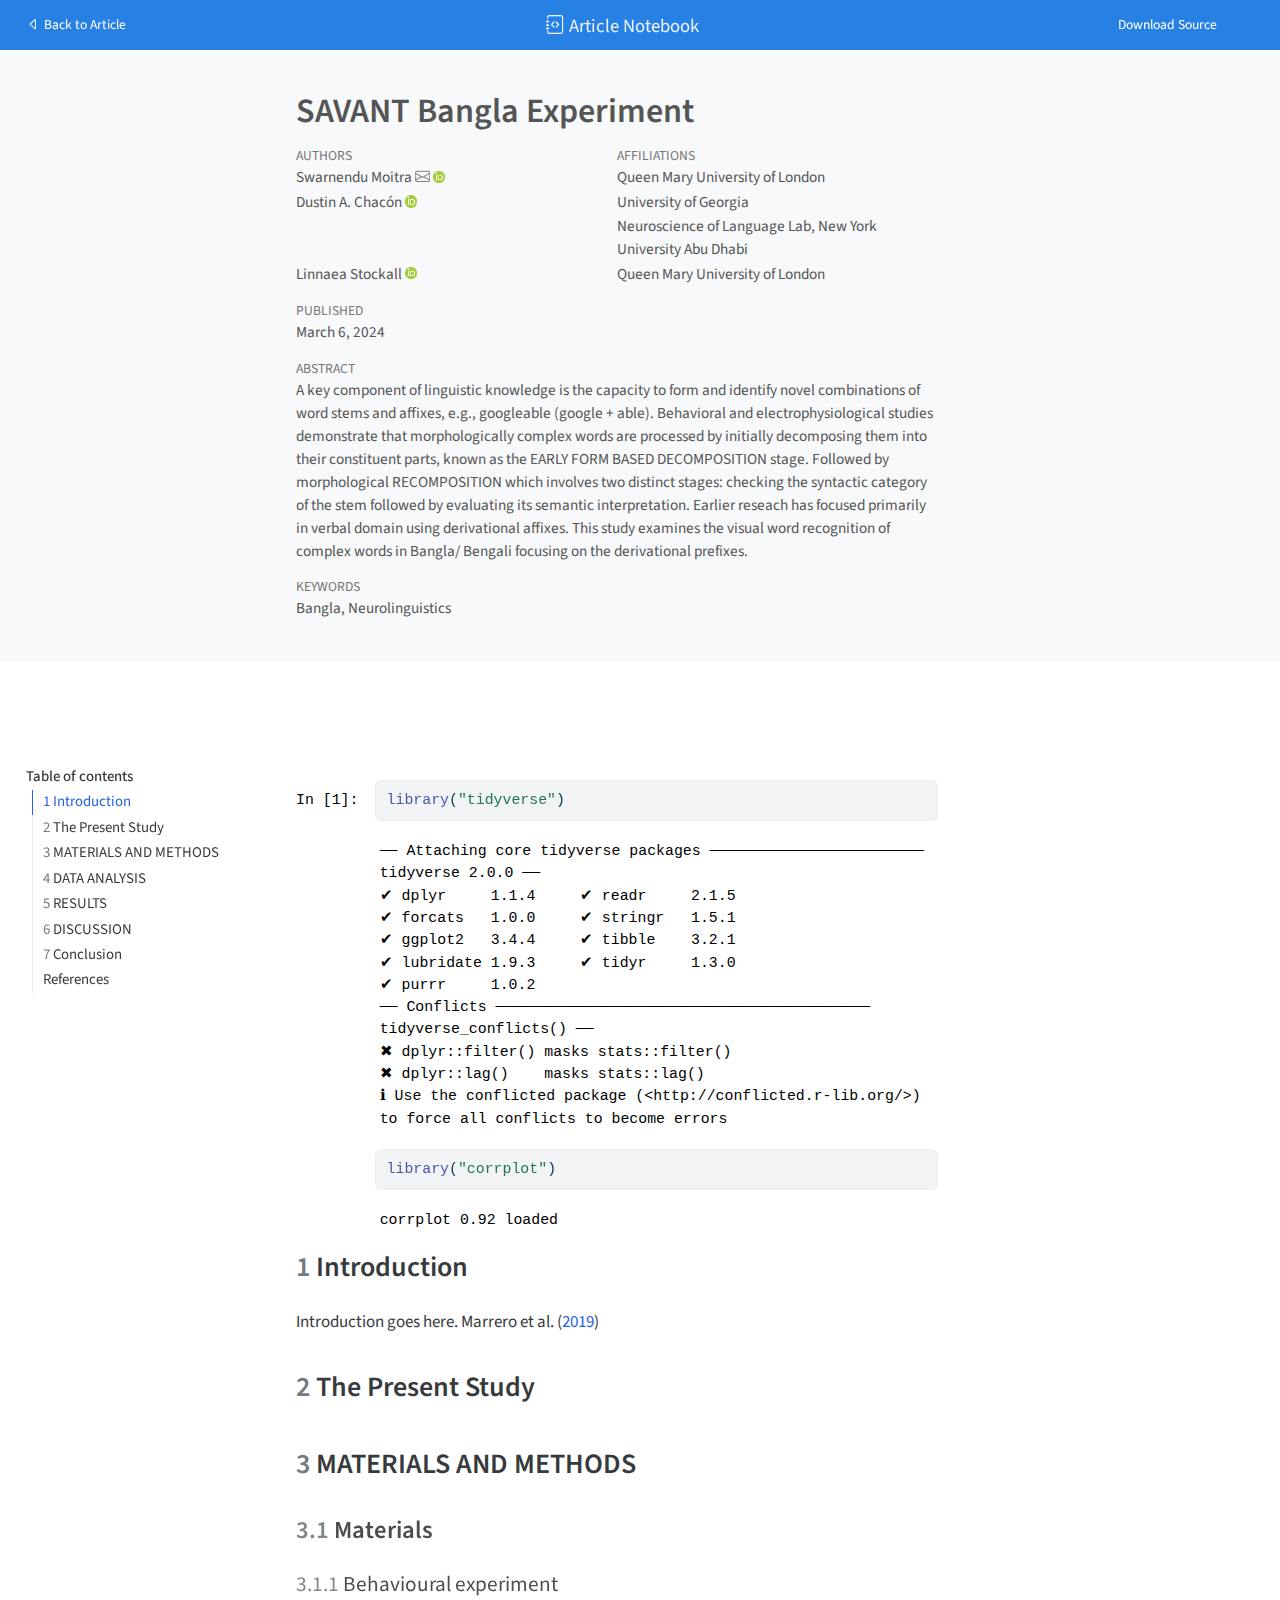
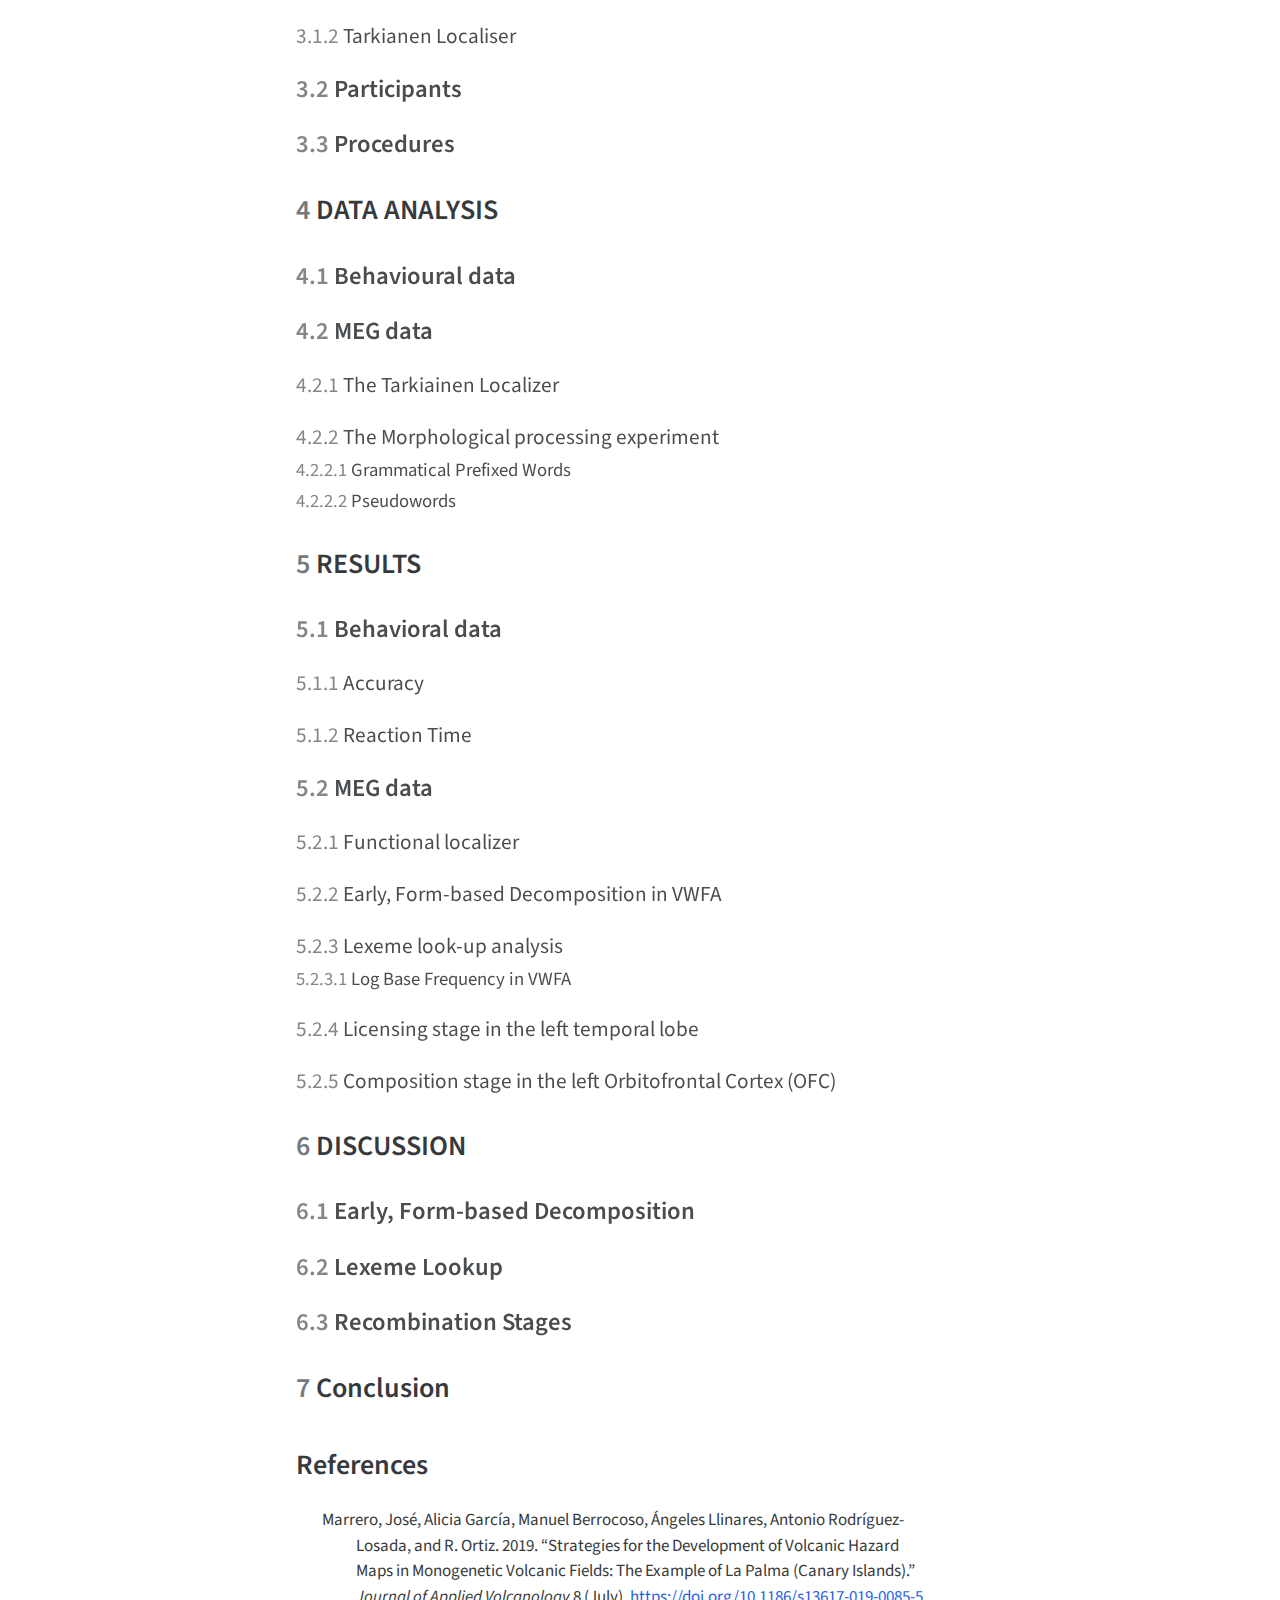
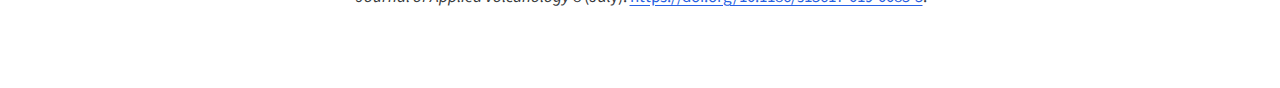
==== index-preview.html @ 2f7f780a "Built site for gh-pages" ====
<!DOCTYPE html>
<html xmlns="http://www.w3.org/1999/xhtml" lang="en" xml:lang="en"><head>
    <meta charset="utf-8">
    <meta name="generator" content="quarto-1.4.549">

    <meta name="viewport" content="width=device-width, initial-scale=1.0, user-scalable=yes">

    <meta name="author" content="Swarnendu Moitra">
    <meta name="author" content="Dustin A. Chacón">
    <meta name="author" content="Linnaea Stockall">
    <meta name="dcterms.date" content="2024-03-06">
    <meta name="keywords" content="Bangla, Neurolinguistics">

    <title>SAVANT Bangla Experiment</title>
    <style>
      code{white-space: pre-wrap;}
      span.smallcaps{font-variant: small-caps;}
      div.columns{display: flex; gap: min(4vw, 1.5em);}
      div.column{flex: auto; overflow-x: auto;}
      div.hanging-indent{margin-left: 1.5em; text-indent: -1.5em;}
      ul.task-list{list-style: none;}
      ul.task-list li input[type="checkbox"] {
        width: 0.8em;
        margin: 0 0.8em 0.2em -1em; /* quarto-specific, see https://github.com/quarto-dev/quarto-cli/issues/4556 */ 
        vertical-align: middle;
      }
      /* CSS for syntax highlighting */
      pre > code.sourceCode { white-space: pre; position: relative; }
      pre > code.sourceCode > span { line-height: 1.25; }
      pre > code.sourceCode > span:empty { height: 1.2em; }
      .sourceCode { overflow: visible; }
      code.sourceCode > span { color: inherit; text-decoration: inherit; }
      div.sourceCode { margin: 1em 0; }
      pre.sourceCode { margin: 0; }
      @media screen {
      div.sourceCode { overflow: auto; }
      }
      @media print {
      pre > code.sourceCode { white-space: pre-wrap; }
      pre > code.sourceCode > span { text-indent: -5em; padding-left: 5em; }
      }
      pre.numberSource code
        { counter-reset: source-line 0; }
      pre.numberSource code > span
        { position: relative; left: -4em; counter-increment: source-line; }
      pre.numberSource code > span > a:first-child::before
        { content: counter(source-line);
          position: relative; left: -1em; text-align: right; vertical-align: baseline;
          border: none; display: inline-block;
          -webkit-touch-callout: none; -webkit-user-select: none;
          -khtml-user-select: none; -moz-user-select: none;
          -ms-user-select: none; user-select: none;
          padding: 0 4px; width: 4em;
        }
      pre.numberSource { margin-left: 3em;  padding-left: 4px; }
      div.sourceCode
        {   }
      @media screen {
      pre > code.sourceCode > span > a:first-child::before { text-decoration: underline; }
      }
      /* CSS for citations */
      div.csl-bib-body { }
      div.csl-entry {
        clear: both;
        margin-bottom: 0em;
      }
      .hanging-indent div.csl-entry {
        margin-left:2em;
        text-indent:-2em;
      }
      div.csl-left-margin {
        min-width:2em;
        float:left;
      }
      div.csl-right-inline {
        margin-left:2em;
        padding-left:1em;
      }
      div.csl-indent {
        margin-left: 2em;
      }    </style>

    <style>
      body.hypothesis-enabled #quarto-embed-header {
        padding-right: 36px;
      }

      #quarto-embed-header {
        height: 3em;
        width: 100%;
        display: flex;
        justify-content: space-between;
        align-items: center;
        border-bottom: solid 1px;
      }

      #quarto-embed-header h6 {
        font-size: 1.1em;
        padding-top: 0.6em;
        margin-left: 1em;
        margin-right: 1em;
        font-weight: 400;
      }

      #quarto-embed-header a.quarto-back-link,
      #quarto-embed-header a.quarto-download-embed {
        font-size: 0.8em;
        margin-top: 1em;
        margin-bottom: 1em;
        margin-left: 1em;
        margin-right: 1em;
      }

      .quarto-back-container {
        padding-left: 0.5em;
        display: flex;
      }

      .headroom {
          will-change: transform;
          transition: transform 200ms linear;
      }

      .headroom--pinned {
          transform: translateY(0%);
      }

      .headroom--unpinned {
          transform: translateY(-100%);
      }      
    </style>

    <script>
    window.document.addEventListener("DOMContentLoaded", function () {

      var header = window.document.querySelector("#quarto-embed-header");
      const titleBannerEl = window.document.querySelector("body > #title-block-header");
      if (titleBannerEl) {
        titleBannerEl.style.paddingTop = header.clientHeight + "px";
      }
      const contentEl = window.document.getElementById('quarto-content');
      for (const child of contentEl.children) {
        child.style.paddingTop = header.clientHeight + "px";
        child.style.marginTop = "1em";
      }

      // Use the article root if the `back` call doesn't work. This isn't perfect
      // but should typically work
      window.quartoBackToArticle = () => {
        var currentUrl = window.location.href;
        window.history.back();
        setTimeout(() => {
            // if location was not changed in 100 ms, then there is no history back
            if(currentUrl === window.location.href){              
                // redirect to site root
                window.location.href = "index.html";
            }
        }, 100);
      }

      const headroom = new window.Headroom(header, {
        tolerance: 5,
        onPin: function () {
        },
        onUnpin: function () {
        },
      });
      headroom.init();
    });
    </script>

    
<script src="site_libs/manuscript-notebook/headroom.min.js"></script>
<script src="site_libs/clipboard/clipboard.min.js"></script>
<script src="site_libs/quarto-html/quarto.js"></script>
<script src="site_libs/quarto-html/popper.min.js"></script>
<script src="site_libs/quarto-html/tippy.umd.min.js"></script>
<script src="site_libs/quarto-html/anchor.min.js"></script>
<link href="site_libs/quarto-html/tippy.css" rel="stylesheet">
<link href="site_libs/quarto-html/quarto-syntax-highlighting.css" rel="stylesheet" id="quarto-text-highlighting-styles">
<script src="site_libs/bootstrap/bootstrap.min.js"></script>
<link href="site_libs/bootstrap/bootstrap-icons.css" rel="stylesheet">
<link href="site_libs/bootstrap/bootstrap.min.css" rel="stylesheet" id="quarto-bootstrap" data-mode="light">
     <script async="" src="https://hypothes.is/embed.js"></script>
<script>
  window.document.addEventListener("DOMContentLoaded", function (_event) {
    document.body.classList.add('hypothesis-enabled');
  });
</script>  
      <meta name="citation_title" content="SAVANT Bangla Experiment">
<meta name="citation_abstract" content="A key component of linguistic knowledge is the capacity to form and identify novel combinations of word stems and affixes, e.g., googleable (google + able). Behavioral and electrophysiological studies demonstrate that morphologically complex words are processed by initially decomposing them into their constituent parts, known as the EARLY FORM BASED DECOMPOSITION stage. Followed by morphological RECOMPOSITION which involves two distinct stages: checking the syntactic category of the stem followed by evaluating its semantic interpretation. Earlier reseach has focused primarily in verbal domain using derivational affixes. This study examines the visual word recognition of complex words in Bangla/ Bengali focusing on the derivational prefixes.
">
<meta name="citation_keywords" content="Bangla,Neurolinguistics">
<meta name="citation_author" content="Swarnendu Moitra">
<meta name="citation_author" content="Dustin A. Chacón">
<meta name="citation_author" content="Linnaea Stockall">
<meta name="citation_publication_date" content="2024-03-06">
<meta name="citation_cover_date" content="2024-03-06">
<meta name="citation_year" content="2024">
<meta name="citation_online_date" content="2024-03-06">
<meta name="citation_language" content="en">
<meta name="citation_journal_title" content="PlosONE">
<meta name="citation_reference" content="citation_title=Strategies for the development of volcanic hazard maps in monogenetic volcanic fields: The example of La Palma (Canary Islands);,citation_author=José Marrero;,citation_author=Alicia García;,citation_author=Manuel Berrocoso;,citation_author=Ángeles Llinares;,citation_author=Antonio Rodríguez-Losada;,citation_author=R. Ortiz;,citation_publication_date=2019-07;,citation_cover_date=2019-07;,citation_year=2019;,citation_doi=10.1186/s13617-019-0085-5;,citation_volume=8;,citation_journal_title=Journal of Applied Volcanology;">
</head>

  <body class="quarto-notebook">
    <div id="quarto-embed-header" class="headroom fixed-top bg-primary">
      
      <a onclick="window.quartoBackToArticle(); return false;" class="btn btn-primary quarto-back-link" href=""><i class="bi bi-caret-left"></i> Back to Article</a>
      <h6><i class="bi bi-journal-code"></i> Article Notebook</h6>

            <a href="./index.qmd" class="btn btn-primary quarto-download-embed" download="index.qmd">Download Source</a>
          </div>

     <header id="title-block-header" class="quarto-title-block default toc-left page-columns page-full">
  <div class="quarto-title-banner page-columns page-full">
    <div class="quarto-title column-body">
      <h1 class="title">SAVANT Bangla Experiment</h1>
          </div>

    
    <div class="quarto-title-meta-container">
      <div class="quarto-title-meta-column-start">
            <div class="quarto-title-meta-author">
          <div class="quarto-title-meta-heading">Authors</div>
          <div class="quarto-title-meta-heading">Affiliations</div>
          
                <div class="quarto-title-meta-contents">
            <p class="author">Swarnendu Moitra <a href="mailto:s.moitra@qmul.ac.uk; swarnendu.moitra@gmail.com" class="quarto-title-author-email"><i class="bi bi-envelope"></i></a> <a href="https://orcid.org/0000-0001-6830-3284" class="quarto-title-author-orcid"> <img src="[data-uri]"></a></p>
          </div>
                <div class="quarto-title-meta-contents">
                    <p class="affiliation">
                        Queen Mary University of London
                      </p>
                  </div>
                      <div class="quarto-title-meta-contents">
            <p class="author">Dustin A. Chacón <a href="https://orcid.org/0009-0002-8438-1914" class="quarto-title-author-orcid"> <img src="[data-uri]"></a></p>
          </div>
                <div class="quarto-title-meta-contents">
                    <p class="affiliation">
                        University of Georgia
                      </p>
                    <p class="affiliation">
                        Neuroscience of Language Lab, New York University Abu Dhabi
                      </p>
                  </div>
                      <div class="quarto-title-meta-contents">
            <p class="author">Linnaea Stockall <a href="https://orcid.org/0000-0002-4700-5154" class="quarto-title-author-orcid"> <img src="[data-uri]"></a></p>
          </div>
                <div class="quarto-title-meta-contents">
                    <p class="affiliation">
                        Queen Mary University of London
                      </p>
                  </div>
                    </div>
        
        <div class="quarto-title-meta">

                      
                <div>
            <div class="quarto-title-meta-heading">Published</div>
            <div class="quarto-title-meta-contents">
              <p class="date">March 6, 2024</p>
            </div>
          </div>
          
                
              </div>
      </div>
      <div class="quarto-title-meta-column-end quarto-other-formats-target">
      </div>
    </div>

    <div>
      <div class="abstract">
        <div class="block-title">Abstract</div>
        <p>A key component of linguistic knowledge is the capacity to form and identify novel combinations of word stems and affixes, e.g., googleable (google + able). Behavioral and electrophysiological studies demonstrate that morphologically complex words are processed by initially decomposing them into their constituent parts, known as the EARLY FORM BASED DECOMPOSITION stage. Followed by morphological RECOMPOSITION which involves two distinct stages: checking the syntactic category of the stem followed by evaluating its semantic interpretation. Earlier reseach has focused primarily in verbal domain using derivational affixes. This study examines the visual word recognition of complex words in Bangla/ Bengali focusing on the derivational prefixes.</p>
      </div>
    </div>

    <div>
      <div class="keywords">
        <div class="block-title">Keywords</div>
        <p>Bangla, Neurolinguistics</p>
      </div>
    </div>

    <div class="quarto-other-links-text-target">
    </div>  </div>
</header><div id="quarto-content" class="page-columns page-rows-contents page-layout-article toc-left">
<div id="quarto-sidebar-toc-left" class="sidebar toc-left">
  <nav id="TOC" role="doc-toc" class="toc-active">
    <h2 id="toc-title">Table of contents</h2>
   
  <ul>
  <li><a href="#introduction" id="toc-introduction" class="nav-link active" data-scroll-target="#introduction"><span class="header-section-number">1</span> Introduction</a></li>
  <li><a href="#the-present-study" id="toc-the-present-study" class="nav-link" data-scroll-target="#the-present-study"><span class="header-section-number">2</span> The Present Study</a></li>
  <li><a href="#sec-data-methods" id="toc-sec-data-methods" class="nav-link" data-scroll-target="#sec-data-methods"><span class="header-section-number">3</span> MATERIALS AND METHODS</a>
  <ul class="collapse">
  <li><a href="#materials" id="toc-materials" class="nav-link" data-scroll-target="#materials"><span class="header-section-number">3.1</span> Materials</a></li>
  <li><a href="#participants" id="toc-participants" class="nav-link" data-scroll-target="#participants"><span class="header-section-number">3.2</span> Participants</a></li>
  <li><a href="#procedures" id="toc-procedures" class="nav-link" data-scroll-target="#procedures"><span class="header-section-number">3.3</span> Procedures</a></li>
  </ul></li>
  <li><a href="#data-analysis" id="toc-data-analysis" class="nav-link" data-scroll-target="#data-analysis"><span class="header-section-number">4</span> DATA ANALYSIS</a>
  <ul class="collapse">
  <li><a href="#behavioural-data" id="toc-behavioural-data" class="nav-link" data-scroll-target="#behavioural-data"><span class="header-section-number">4.1</span> Behavioural data</a></li>
  <li><a href="#meg-data" id="toc-meg-data" class="nav-link" data-scroll-target="#meg-data"><span class="header-section-number">4.2</span> MEG data</a></li>
  </ul></li>
  <li><a href="#results" id="toc-results" class="nav-link" data-scroll-target="#results"><span class="header-section-number">5</span> RESULTS</a>
  <ul class="collapse">
  <li><a href="#behavioral-data" id="toc-behavioral-data" class="nav-link" data-scroll-target="#behavioral-data"><span class="header-section-number">5.1</span> Behavioral data</a></li>
  <li><a href="#meg-data-1" id="toc-meg-data-1" class="nav-link" data-scroll-target="#meg-data-1"><span class="header-section-number">5.2</span> MEG data</a></li>
  </ul></li>
  <li><a href="#discussion" id="toc-discussion" class="nav-link" data-scroll-target="#discussion"><span class="header-section-number">6</span> DISCUSSION</a>
  <ul class="collapse">
  <li><a href="#early-form-based-decomposition" id="toc-early-form-based-decomposition" class="nav-link" data-scroll-target="#early-form-based-decomposition"><span class="header-section-number">6.1</span> Early, Form-based Decomposition</a></li>
  <li><a href="#lexeme-lookup" id="toc-lexeme-lookup" class="nav-link" data-scroll-target="#lexeme-lookup"><span class="header-section-number">6.2</span> Lexeme Lookup</a></li>
  <li><a href="#recombination-stages" id="toc-recombination-stages" class="nav-link" data-scroll-target="#recombination-stages"><span class="header-section-number">6.3</span> Recombination Stages</a></li>
  </ul></li>
  <li><a href="#conclusion" id="toc-conclusion" class="nav-link" data-scroll-target="#conclusion"><span class="header-section-number">7</span> Conclusion</a></li>
  <li><a href="#references" id="toc-references" class="nav-link" data-scroll-target="#references">References</a></li>
  </ul>
</nav>
</div>
<div id="quarto-margin-sidebar" class="sidebar margin-sidebar">
</div>
<main class="content quarto-banner-title-block" id="quarto-document-content">      

       <div class="cell-container"><div class="cell-decorator"><pre>In [1]:</pre></div><div class="cell">
<div class="sourceCode cell-code" id="cb1"><pre class="sourceCode r code-with-copy"><code class="sourceCode r"><span id="cb1-1"><a href="#cb1-1" aria-hidden="true" tabindex="-1"></a><span class="fu">library</span>(<span class="st">"tidyverse"</span>)</span></code><button title="Copy to Clipboard" class="code-copy-button"><i class="bi"></i></button></pre></div>
<div class="cell-output cell-output-stderr">
<pre><code>── Attaching core tidyverse packages ──────────────────────── tidyverse 2.0.0 ──
✔ dplyr     1.1.4     ✔ readr     2.1.5
✔ forcats   1.0.0     ✔ stringr   1.5.1
✔ ggplot2   3.4.4     ✔ tibble    3.2.1
✔ lubridate 1.9.3     ✔ tidyr     1.3.0
✔ purrr     1.0.2     
── Conflicts ────────────────────────────────────────── tidyverse_conflicts() ──
✖ dplyr::filter() masks stats::filter()
✖ dplyr::lag()    masks stats::lag()
ℹ Use the conflicted package (&lt;http://conflicted.r-lib.org/&gt;) to force all conflicts to become errors</code></pre>
</div>
<div class="sourceCode cell-code" id="cb3"><pre class="sourceCode r code-with-copy"><code class="sourceCode r"><span id="cb3-1"><a href="#cb3-1" aria-hidden="true" tabindex="-1"></a><span class="fu">library</span>(<span class="st">"corrplot"</span>)</span></code><button title="Copy to Clipboard" class="code-copy-button"><i class="bi"></i></button></pre></div>
<div class="cell-output cell-output-stderr">
<pre><code>corrplot 0.92 loaded</code></pre>
</div>
</div></div>
<section id="introduction" class="level2" data-number="1">
<h2 data-number="1" class="anchored" data-anchor-id="introduction"><span class="header-section-number">1</span> Introduction</h2>
<p>Introduction goes here. <span class="citation" data-cites="marrero2019">Marrero et al. (<a href="#ref-marrero2019" role="doc-biblioref">2019</a>)</span></p>
</section>
<section id="the-present-study" class="level2" data-number="2">
<h2 data-number="2" class="anchored" data-anchor-id="the-present-study"><span class="header-section-number">2</span> The Present Study</h2>
</section>
<section id="sec-data-methods" class="level2" data-number="3">
<h2 data-number="3" class="anchored" data-anchor-id="sec-data-methods"><span class="header-section-number">3</span> MATERIALS AND METHODS</h2>
<section id="materials" class="level3" data-number="3.1">
<h3 data-number="3.1" class="anchored" data-anchor-id="materials"><span class="header-section-number">3.1</span> Materials</h3>
<section id="behavioural-experiment" class="level4" data-number="3.1.1">
<h4 data-number="3.1.1" class="anchored" data-anchor-id="behavioural-experiment"><span class="header-section-number">3.1.1</span> Behavioural experiment</h4>
</section>
<section id="tarkianen-localiser" class="level4" data-number="3.1.2">
<h4 data-number="3.1.2" class="anchored" data-anchor-id="tarkianen-localiser"><span class="header-section-number">3.1.2</span> Tarkianen Localiser</h4>
</section>
</section>
<section id="participants" class="level3" data-number="3.2">
<h3 data-number="3.2" class="anchored" data-anchor-id="participants"><span class="header-section-number">3.2</span> Participants</h3>
</section>
<section id="procedures" class="level3" data-number="3.3">
<h3 data-number="3.3" class="anchored" data-anchor-id="procedures"><span class="header-section-number">3.3</span> Procedures</h3>
</section>
</section>
<section id="data-analysis" class="level2" data-number="4">
<h2 data-number="4" class="anchored" data-anchor-id="data-analysis"><span class="header-section-number">4</span> DATA ANALYSIS</h2>
<section id="behavioural-data" class="level3" data-number="4.1">
<h3 data-number="4.1" class="anchored" data-anchor-id="behavioural-data"><span class="header-section-number">4.1</span> Behavioural data</h3>
</section>
<section id="meg-data" class="level3" data-number="4.2">
<h3 data-number="4.2" class="anchored" data-anchor-id="meg-data"><span class="header-section-number">4.2</span> MEG data</h3>
<section id="the-tarkiainen-localizer" class="level4" data-number="4.2.1">
<h4 data-number="4.2.1" class="anchored" data-anchor-id="the-tarkiainen-localizer"><span class="header-section-number">4.2.1</span> The Tarkiainen Localizer</h4>
</section>
<section id="the-morphological-processing-experiment" class="level4" data-number="4.2.2">
<h4 data-number="4.2.2" class="anchored" data-anchor-id="the-morphological-processing-experiment"><span class="header-section-number">4.2.2</span> The Morphological processing experiment</h4>
<section id="grammatical-prefixed-words" class="level5" data-number="4.2.2.1">
<h5 data-number="4.2.2.1" class="anchored" data-anchor-id="grammatical-prefixed-words"><span class="header-section-number">4.2.2.1</span> Grammatical Prefixed Words</h5>
</section>
<section id="pseudowords" class="level5" data-number="4.2.2.2">
<h5 data-number="4.2.2.2" class="anchored" data-anchor-id="pseudowords"><span class="header-section-number">4.2.2.2</span> Pseudowords</h5>
</section>
</section>
</section>
</section>
<section id="results" class="level2" data-number="5">
<h2 data-number="5" class="anchored" data-anchor-id="results"><span class="header-section-number">5</span> RESULTS</h2>
<section id="behavioral-data" class="level3" data-number="5.1">
<h3 data-number="5.1" class="anchored" data-anchor-id="behavioral-data"><span class="header-section-number">5.1</span> Behavioral data</h3>
<section id="accuracy" class="level4" data-number="5.1.1">
<h4 data-number="5.1.1" class="anchored" data-anchor-id="accuracy"><span class="header-section-number">5.1.1</span> Accuracy</h4>
</section>
<section id="reaction-time" class="level4" data-number="5.1.2">
<h4 data-number="5.1.2" class="anchored" data-anchor-id="reaction-time"><span class="header-section-number">5.1.2</span> Reaction Time</h4>
</section>
</section>
<section id="meg-data-1" class="level3" data-number="5.2">
<h3 data-number="5.2" class="anchored" data-anchor-id="meg-data-1"><span class="header-section-number">5.2</span> MEG data</h3>
<section id="functional-localizer" class="level4" data-number="5.2.1">
<h4 data-number="5.2.1" class="anchored" data-anchor-id="functional-localizer"><span class="header-section-number">5.2.1</span> Functional localizer</h4>
</section>
<section id="early-form-based-decomposition-in-vwfa" class="level4" data-number="5.2.2">
<h4 data-number="5.2.2" class="anchored" data-anchor-id="early-form-based-decomposition-in-vwfa"><span class="header-section-number">5.2.2</span> Early, Form-based Decomposition in VWFA</h4>
</section>
<section id="lexeme-look-up-analysis" class="level4" data-number="5.2.3">
<h4 data-number="5.2.3" class="anchored" data-anchor-id="lexeme-look-up-analysis"><span class="header-section-number">5.2.3</span> Lexeme look-up analysis</h4>
<section id="log-base-frequency-in-vwfa" class="level5" data-number="5.2.3.1">
<h5 data-number="5.2.3.1" class="anchored" data-anchor-id="log-base-frequency-in-vwfa"><span class="header-section-number">5.2.3.1</span> Log Base Frequency in VWFA</h5>
</section>
</section>
<section id="licensing-stage-in-the-left-temporal-lobe" class="level4" data-number="5.2.4">
<h4 data-number="5.2.4" class="anchored" data-anchor-id="licensing-stage-in-the-left-temporal-lobe"><span class="header-section-number">5.2.4</span> Licensing stage in the left temporal lobe</h4>
</section>
<section id="composition-stage-in-the-left-orbitofrontal-cortex-ofc" class="level4" data-number="5.2.5">
<h4 data-number="5.2.5" class="anchored" data-anchor-id="composition-stage-in-the-left-orbitofrontal-cortex-ofc"><span class="header-section-number">5.2.5</span> Composition stage in the left Orbitofrontal Cortex (OFC)</h4>
</section>
</section>
</section>
<section id="discussion" class="level2" data-number="6">
<h2 data-number="6" class="anchored" data-anchor-id="discussion"><span class="header-section-number">6</span> DISCUSSION</h2>
<section id="early-form-based-decomposition" class="level3" data-number="6.1">
<h3 data-number="6.1" class="anchored" data-anchor-id="early-form-based-decomposition"><span class="header-section-number">6.1</span> Early, Form-based Decomposition</h3>
</section>
<section id="lexeme-lookup" class="level3" data-number="6.2">
<h3 data-number="6.2" class="anchored" data-anchor-id="lexeme-lookup"><span class="header-section-number">6.2</span> Lexeme Lookup</h3>
</section>
<section id="recombination-stages" class="level3" data-number="6.3">
<h3 data-number="6.3" class="anchored" data-anchor-id="recombination-stages"><span class="header-section-number">6.3</span> Recombination Stages</h3>
</section>
</section>
<section id="conclusion" class="level2" data-number="7">
<h2 data-number="7" class="anchored" data-anchor-id="conclusion"><span class="header-section-number">7</span> Conclusion</h2>
</section>
<section id="references" class="level2 unnumbered">
<h2 class="unnumbered anchored" data-anchor-id="references">References</h2>
<div id="refs" class="references csl-bib-body hanging-indent" data-entry-spacing="0" role="list">
<div id="ref-marrero2019" class="csl-entry" role="listitem">
Marrero, José, Alicia García, Manuel Berrocoso, Ángeles Llinares, Antonio Rodríguez-Losada, and R. Ortiz. 2019. <span>“Strategies for the Development of Volcanic Hazard Maps in Monogenetic Volcanic Fields: The Example of <span>La</span> <span>Palma</span> (<span>Canary</span> <span>Islands</span>).”</span> <em>Journal of Applied Volcanology</em> 8 (July). <a href="https://doi.org/10.1186/s13617-019-0085-5">https://doi.org/10.1186/s13617-019-0085-5</a>.
</div>
</div>
</section>
     </main>
<!-- /main column -->  <script id="quarto-html-after-body" type="application/javascript">
window.document.addEventListener("DOMContentLoaded", function (event) {
  const toggleBodyColorMode = (bsSheetEl) => {
    const mode = bsSheetEl.getAttribute("data-mode");
    const bodyEl = window.document.querySelector("body");
    if (mode === "dark") {
      bodyEl.classList.add("quarto-dark");
      bodyEl.classList.remove("quarto-light");
    } else {
      bodyEl.classList.add("quarto-light");
      bodyEl.classList.remove("quarto-dark");
    }
  }
  const toggleBodyColorPrimary = () => {
    const bsSheetEl = window.document.querySelector("link#quarto-bootstrap");
    if (bsSheetEl) {
      toggleBodyColorMode(bsSheetEl);
    }
  }
  toggleBodyColorPrimary();  
  const icon = "";
  const anchorJS = new window.AnchorJS();
  anchorJS.options = {
    placement: 'right',
    icon: icon
  };
  anchorJS.add('.anchored');
  const isCodeAnnotation = (el) => {
    for (const clz of el.classList) {
      if (clz.startsWith('code-annotation-')) {                     
        return true;
      }
    }
    return false;
  }
  const clipboard = new window.ClipboardJS('.code-copy-button', {
    text: function(trigger) {
      const codeEl = trigger.previousElementSibling.cloneNode(true);
      for (const childEl of codeEl.children) {
        if (isCodeAnnotation(childEl)) {
          childEl.remove();
        }
      }
      return codeEl.innerText;
    }
  });
  clipboard.on('success', function(e) {
    // button target
    const button = e.trigger;
    // don't keep focus
    button.blur();
    // flash "checked"
    button.classList.add('code-copy-button-checked');
    var currentTitle = button.getAttribute("title");
    button.setAttribute("title", "Copied!");
    let tooltip;
    if (window.bootstrap) {
      button.setAttribute("data-bs-toggle", "tooltip");
      button.setAttribute("data-bs-placement", "left");
      button.setAttribute("data-bs-title", "Copied!");
      tooltip = new bootstrap.Tooltip(button, 
        { trigger: "manual", 
          customClass: "code-copy-button-tooltip",
          offset: [0, -8]});
      tooltip.show();    
    }
    setTimeout(function() {
      if (tooltip) {
        tooltip.hide();
        button.removeAttribute("data-bs-title");
        button.removeAttribute("data-bs-toggle");
        button.removeAttribute("data-bs-placement");
      }
      button.setAttribute("title", currentTitle);
      button.classList.remove('code-copy-button-checked');
    }, 1000);
    // clear code selection
    e.clearSelection();
  });
  function tippyHover(el, contentFn, onTriggerFn, onUntriggerFn) {
    const config = {
      allowHTML: true,
      maxWidth: 500,
      delay: 100,
      arrow: false,
      appendTo: function(el) {
          return el.parentElement;
      },
      interactive: true,
      interactiveBorder: 10,
      theme: 'quarto',
      placement: 'bottom-start',
    };
    if (contentFn) {
      config.content = contentFn;
    }
    if (onTriggerFn) {
      config.onTrigger = onTriggerFn;
    }
    if (onUntriggerFn) {
      config.onUntrigger = onUntriggerFn;
    }
    window.tippy(el, config); 
  }
  const noterefs = window.document.querySelectorAll('a[role="doc-noteref"]');
  for (var i=0; i<noterefs.length; i++) {
    const ref = noterefs[i];
    tippyHover(ref, function() {
      // use id or data attribute instead here
      let href = ref.getAttribute('data-footnote-href') || ref.getAttribute('href');
      try { href = new URL(href).hash; } catch {}
      const id = href.replace(/^#\/?/, "");
      const note = window.document.getElementById(id);
      return note.innerHTML;
    });
  }
  const xrefs = window.document.querySelectorAll('a.quarto-xref');
  const processXRef = (id, note) => {
    // Strip column container classes
    const stripColumnClz = (el) => {
      el.classList.remove("page-full", "page-columns");
      if (el.children) {
        for (const child of el.children) {
          stripColumnClz(child);
        }
      }
    }
    stripColumnClz(note)
    if (id === null || id.startsWith('sec-')) {
      // Special case sections, only their first couple elements
      const container = document.createElement("div");
      if (note.children && note.children.length > 2) {
        container.appendChild(note.children[0].cloneNode(true));
        for (let i = 1; i < note.children.length; i++) {
          const child = note.children[i];
          if (child.tagName === "P" && child.innerText === "") {
            continue;
          } else {
            container.appendChild(child.cloneNode(true));
            break;
          }
        }
        if (window.Quarto?.typesetMath) {
          window.Quarto.typesetMath(container);
        }
        return container.innerHTML
      } else {
        if (window.Quarto?.typesetMath) {
          window.Quarto.typesetMath(note);
        }
        return note.innerHTML;
      }
    } else {
      // Remove any anchor links if they are present
      const anchorLink = note.querySelector('a.anchorjs-link');
      if (anchorLink) {
        anchorLink.remove();
      }
      if (window.Quarto?.typesetMath) {
        window.Quarto.typesetMath(note);
      }
      // TODO in 1.5, we should make sure this works without a callout special case
      if (note.classList.contains("callout")) {
        return note.outerHTML;
      } else {
        return note.innerHTML;
      }
    }
  }
  for (var i=0; i<xrefs.length; i++) {
    const xref = xrefs[i];
    tippyHover(xref, undefined, function(instance) {
      instance.disable();
      let url = xref.getAttribute('href');
      let hash = undefined; 
      if (url.startsWith('#')) {
        hash = url;
      } else {
        try { hash = new URL(url).hash; } catch {}
      }
      if (hash) {
        const id = hash.replace(/^#\/?/, "");
        const note = window.document.getElementById(id);
        if (note !== null) {
          try {
            const html = processXRef(id, note.cloneNode(true));
            instance.setContent(html);
          } finally {
            instance.enable();
            instance.show();
          }
        } else {
          // See if we can fetch this
          fetch(url.split('#')[0])
          .then(res => res.text())
          .then(html => {
            const parser = new DOMParser();
            const htmlDoc = parser.parseFromString(html, "text/html");
            const note = htmlDoc.getElementById(id);
            if (note !== null) {
              const html = processXRef(id, note);
              instance.setContent(html);
            } 
          }).finally(() => {
            instance.enable();
            instance.show();
          });
        }
      } else {
        // See if we can fetch a full url (with no hash to target)
        // This is a special case and we should probably do some content thinning / targeting
        fetch(url)
        .then(res => res.text())
        .then(html => {
          const parser = new DOMParser();
          const htmlDoc = parser.parseFromString(html, "text/html");
          const note = htmlDoc.querySelector('main.content');
          if (note !== null) {
            // This should only happen for chapter cross references
            // (since there is no id in the URL)
            // remove the first header
            if (note.children.length > 0 && note.children[0].tagName === "HEADER") {
              note.children[0].remove();
            }
            const html = processXRef(null, note);
            instance.setContent(html);
          } 
        }).finally(() => {
          instance.enable();
          instance.show();
        });
      }
    }, function(instance) {
    });
  }
      let selectedAnnoteEl;
      const selectorForAnnotation = ( cell, annotation) => {
        let cellAttr = 'data-code-cell="' + cell + '"';
        let lineAttr = 'data-code-annotation="' +  annotation + '"';
        const selector = 'span[' + cellAttr + '][' + lineAttr + ']';
        return selector;
      }
      const selectCodeLines = (annoteEl) => {
        const doc = window.document;
        const targetCell = annoteEl.getAttribute("data-target-cell");
        const targetAnnotation = annoteEl.getAttribute("data-target-annotation");
        const annoteSpan = window.document.querySelector(selectorForAnnotation(targetCell, targetAnnotation));
        const lines = annoteSpan.getAttribute("data-code-lines").split(",");
        const lineIds = lines.map((line) => {
          return targetCell + "-" + line;
        })
        let top = null;
        let height = null;
        let parent = null;
        if (lineIds.length > 0) {
            //compute the position of the single el (top and bottom and make a div)
            const el = window.document.getElementById(lineIds[0]);
            top = el.offsetTop;
            height = el.offsetHeight;
            parent = el.parentElement.parentElement;
          if (lineIds.length > 1) {
            const lastEl = window.document.getElementById(lineIds[lineIds.length - 1]);
            const bottom = lastEl.offsetTop + lastEl.offsetHeight;
            height = bottom - top;
          }
          if (top !== null && height !== null && parent !== null) {
            // cook up a div (if necessary) and position it 
            let div = window.document.getElementById("code-annotation-line-highlight");
            if (div === null) {
              div = window.document.createElement("div");
              div.setAttribute("id", "code-annotation-line-highlight");
              div.style.position = 'absolute';
              parent.appendChild(div);
            }
            div.style.top = top - 2 + "px";
            div.style.height = height + 4 + "px";
            div.style.left = 0;
            let gutterDiv = window.document.getElementById("code-annotation-line-highlight-gutter");
            if (gutterDiv === null) {
              gutterDiv = window.document.createElement("div");
              gutterDiv.setAttribute("id", "code-annotation-line-highlight-gutter");
              gutterDiv.style.position = 'absolute';
              const codeCell = window.document.getElementById(targetCell);
              const gutter = codeCell.querySelector('.code-annotation-gutter');
              gutter.appendChild(gutterDiv);
            }
            gutterDiv.style.top = top - 2 + "px";
            gutterDiv.style.height = height + 4 + "px";
          }
          selectedAnnoteEl = annoteEl;
        }
      };
      const unselectCodeLines = () => {
        const elementsIds = ["code-annotation-line-highlight", "code-annotation-line-highlight-gutter"];
        elementsIds.forEach((elId) => {
          const div = window.document.getElementById(elId);
          if (div) {
            div.remove();
          }
        });
        selectedAnnoteEl = undefined;
      };
        // Handle positioning of the toggle
    window.addEventListener(
      "resize",
      throttle(() => {
        elRect = undefined;
        if (selectedAnnoteEl) {
          selectCodeLines(selectedAnnoteEl);
        }
      }, 10)
    );
    function throttle(fn, ms) {
    let throttle = false;
    let timer;
      return (...args) => {
        if(!throttle) { // first call gets through
            fn.apply(this, args);
            throttle = true;
        } else { // all the others get throttled
            if(timer) clearTimeout(timer); // cancel #2
            timer = setTimeout(() => {
              fn.apply(this, args);
              timer = throttle = false;
            }, ms);
        }
      };
    }
      // Attach click handler to the DT
      const annoteDls = window.document.querySelectorAll('dt[data-target-cell]');
      for (const annoteDlNode of annoteDls) {
        annoteDlNode.addEventListener('click', (event) => {
          const clickedEl = event.target;
          if (clickedEl !== selectedAnnoteEl) {
            unselectCodeLines();
            const activeEl = window.document.querySelector('dt[data-target-cell].code-annotation-active');
            if (activeEl) {
              activeEl.classList.remove('code-annotation-active');
            }
            selectCodeLines(clickedEl);
            clickedEl.classList.add('code-annotation-active');
          } else {
            // Unselect the line
            unselectCodeLines();
            clickedEl.classList.remove('code-annotation-active');
          }
        });
      }
  const findCites = (el) => {
    const parentEl = el.parentElement;
    if (parentEl) {
      const cites = parentEl.dataset.cites;
      if (cites) {
        return {
          el,
          cites: cites.split(' ')
        };
      } else {
        return findCites(el.parentElement)
      }
    } else {
      return undefined;
    }
  };
  var bibliorefs = window.document.querySelectorAll('a[role="doc-biblioref"]');
  for (var i=0; i<bibliorefs.length; i++) {
    const ref = bibliorefs[i];
    const citeInfo = findCites(ref);
    if (citeInfo) {
      tippyHover(citeInfo.el, function() {
        var popup = window.document.createElement('div');
        citeInfo.cites.forEach(function(cite) {
          var citeDiv = window.document.createElement('div');
          citeDiv.classList.add('hanging-indent');
          citeDiv.classList.add('csl-entry');
          var biblioDiv = window.document.getElementById('ref-' + cite);
          if (biblioDiv) {
            citeDiv.innerHTML = biblioDiv.innerHTML;
          }
          popup.appendChild(citeDiv);
        });
        return popup.innerHTML;
      });
    }
  }
});
</script>  </div> <!-- /content --> 
  
</body></html>
---- site_libs/quarto-html/tippy.css ----
.tippy-box[data-animation=fade][data-state=hidden]{opacity:0}[data-tippy-root]{max-width:calc(100vw - 10px)}.tippy-box{position:relative;background-color:#333;color:#fff;border-radius:4px;font-size:14px;line-height:1.4;white-space:normal;outline:0;transition-property:transform,visibility,opacity}.tippy-box[data-placement^=top]>.tippy-arrow{bottom:0}.tippy-box[data-placement^=top]>.tippy-arrow:before{bottom:-7px;left:0;border-width:8px 8px 0;border-top-color:initial;transform-origin:center top}.tippy-box[data-placement^=bottom]>.tippy-arrow{top:0}.tippy-box[data-placement^=bottom]>.tippy-arrow:before{top:-7px;left:0;border-width:0 8px 8px;border-bottom-color:initial;transform-origin:center bottom}.tippy-box[data-placement^=left]>.tippy-arrow{right:0}.tippy-box[data-placement^=left]>.tippy-arrow:before{border-width:8px 0 8px 8px;border-left-color:initial;right:-7px;transform-origin:center left}.tippy-box[data-placement^=right]>.tippy-arrow{left:0}.tippy-box[data-placement^=right]>.tippy-arrow:before{left:-7px;border-width:8px 8px 8px 0;border-right-color:initial;transform-origin:center right}.tippy-box[data-inertia][data-state=visible]{transition-timing-function:cubic-bezier(.54,1.5,.38,1.11)}.tippy-arrow{width:16px;height:16px;color:#333}.tippy-arrow:before{content:"";position:absolute;border-color:transparent;border-style:solid}.tippy-content{position:relative;padding:5px 9px;z-index:1}
---- site_libs/quarto-html/quarto-syntax-highlighting.css ----
/* quarto syntax highlight colors */
:root {
  --quarto-hl-ot-color: #003B4F;
  --quarto-hl-at-color: #657422;
  --quarto-hl-ss-color: #20794D;
  --quarto-hl-an-color: #5E5E5E;
  --quarto-hl-fu-color: #4758AB;
  --quarto-hl-st-color: #20794D;
  --quarto-hl-cf-color: #003B4F;
  --quarto-hl-op-color: #5E5E5E;
  --quarto-hl-er-color: #AD0000;
  --quarto-hl-bn-color: #AD0000;
  --quarto-hl-al-color: #AD0000;
  --quarto-hl-va-color: #111111;
  --quarto-hl-bu-color: inherit;
  --quarto-hl-ex-color: inherit;
  --quarto-hl-pp-color: #AD0000;
  --quarto-hl-in-color: #5E5E5E;
  --quarto-hl-vs-color: #20794D;
  --quarto-hl-wa-color: #5E5E5E;
  --quarto-hl-do-color: #5E5E5E;
  --quarto-hl-im-color: #00769E;
  --quarto-hl-ch-color: #20794D;
  --quarto-hl-dt-color: #AD0000;
  --quarto-hl-fl-color: #AD0000;
  --quarto-hl-co-color: #5E5E5E;
  --quarto-hl-cv-color: #5E5E5E;
  --quarto-hl-cn-color: #8f5902;
  --quarto-hl-sc-color: #5E5E5E;
  --quarto-hl-dv-color: #AD0000;
  --quarto-hl-kw-color: #003B4F;
}

/* other quarto variables */
:root {
  --quarto-font-monospace: SFMono-Regular, Menlo, Monaco, Consolas, "Liberation Mono", "Courier New", monospace;
}

pre > code.sourceCode > span {
  color: #003B4F;
}

code span {
  color: #003B4F;
}

code.sourceCode > span {
  color: #003B4F;
}

div.sourceCode,
div.sourceCode pre.sourceCode {
  color: #003B4F;
}

code span.ot {
  color: #003B4F;
  font-style: inherit;
}

code span.at {
  color: #657422;
  font-style: inherit;
}

code span.ss {
  color: #20794D;
  font-style: inherit;
}

code span.an {
  color: #5E5E5E;
  font-style: inherit;
}

code span.fu {
  color: #4758AB;
  font-style: inherit;
}

code span.st {
  color: #20794D;
  font-style: inherit;
}

code span.cf {
  color: #003B4F;
  font-style: inherit;
}

code span.op {
  color: #5E5E5E;
  font-style: inherit;
}

code span.er {
  color: #AD0000;
  font-style: inherit;
}

code span.bn {
  color: #AD0000;
  font-style: inherit;
}

code span.al {
  color: #AD0000;
  font-style: inherit;
}

code span.va {
  color: #111111;
  font-style: inherit;
}

code span.bu {
  font-style: inherit;
}

code span.ex {
  font-style: inherit;
}

code span.pp {
  color: #AD0000;
  font-style: inherit;
}

code span.in {
  color: #5E5E5E;
  font-style: inherit;
}

code span.vs {
  color: #20794D;
  font-style: inherit;
}

code span.wa {
  color: #5E5E5E;
  font-style: italic;
}

code span.do {
  color: #5E5E5E;
  font-style: italic;
}

code span.im {
  color: #00769E;
  font-style: inherit;
}

code span.ch {
  color: #20794D;
  font-style: inherit;
}

code span.dt {
  color: #AD0000;
  font-style: inherit;
}

code span.fl {
  color: #AD0000;
  font-style: inherit;
}

code span.co {
  color: #5E5E5E;
  font-style: inherit;
}

code span.cv {
  color: #5E5E5E;
  font-style: italic;
}

code span.cn {
  color: #8f5902;
  font-style: inherit;
}

code span.sc {
  color: #5E5E5E;
  font-style: inherit;
}

code span.dv {
  color: #AD0000;
  font-style: inherit;
}

code span.kw {
  color: #003B4F;
  font-style: inherit;
}

.prevent-inlining {
  content: "</";
}

/*# sourceMappingURL=debc5d5d77c3f9108843748ff7464032.css.map */
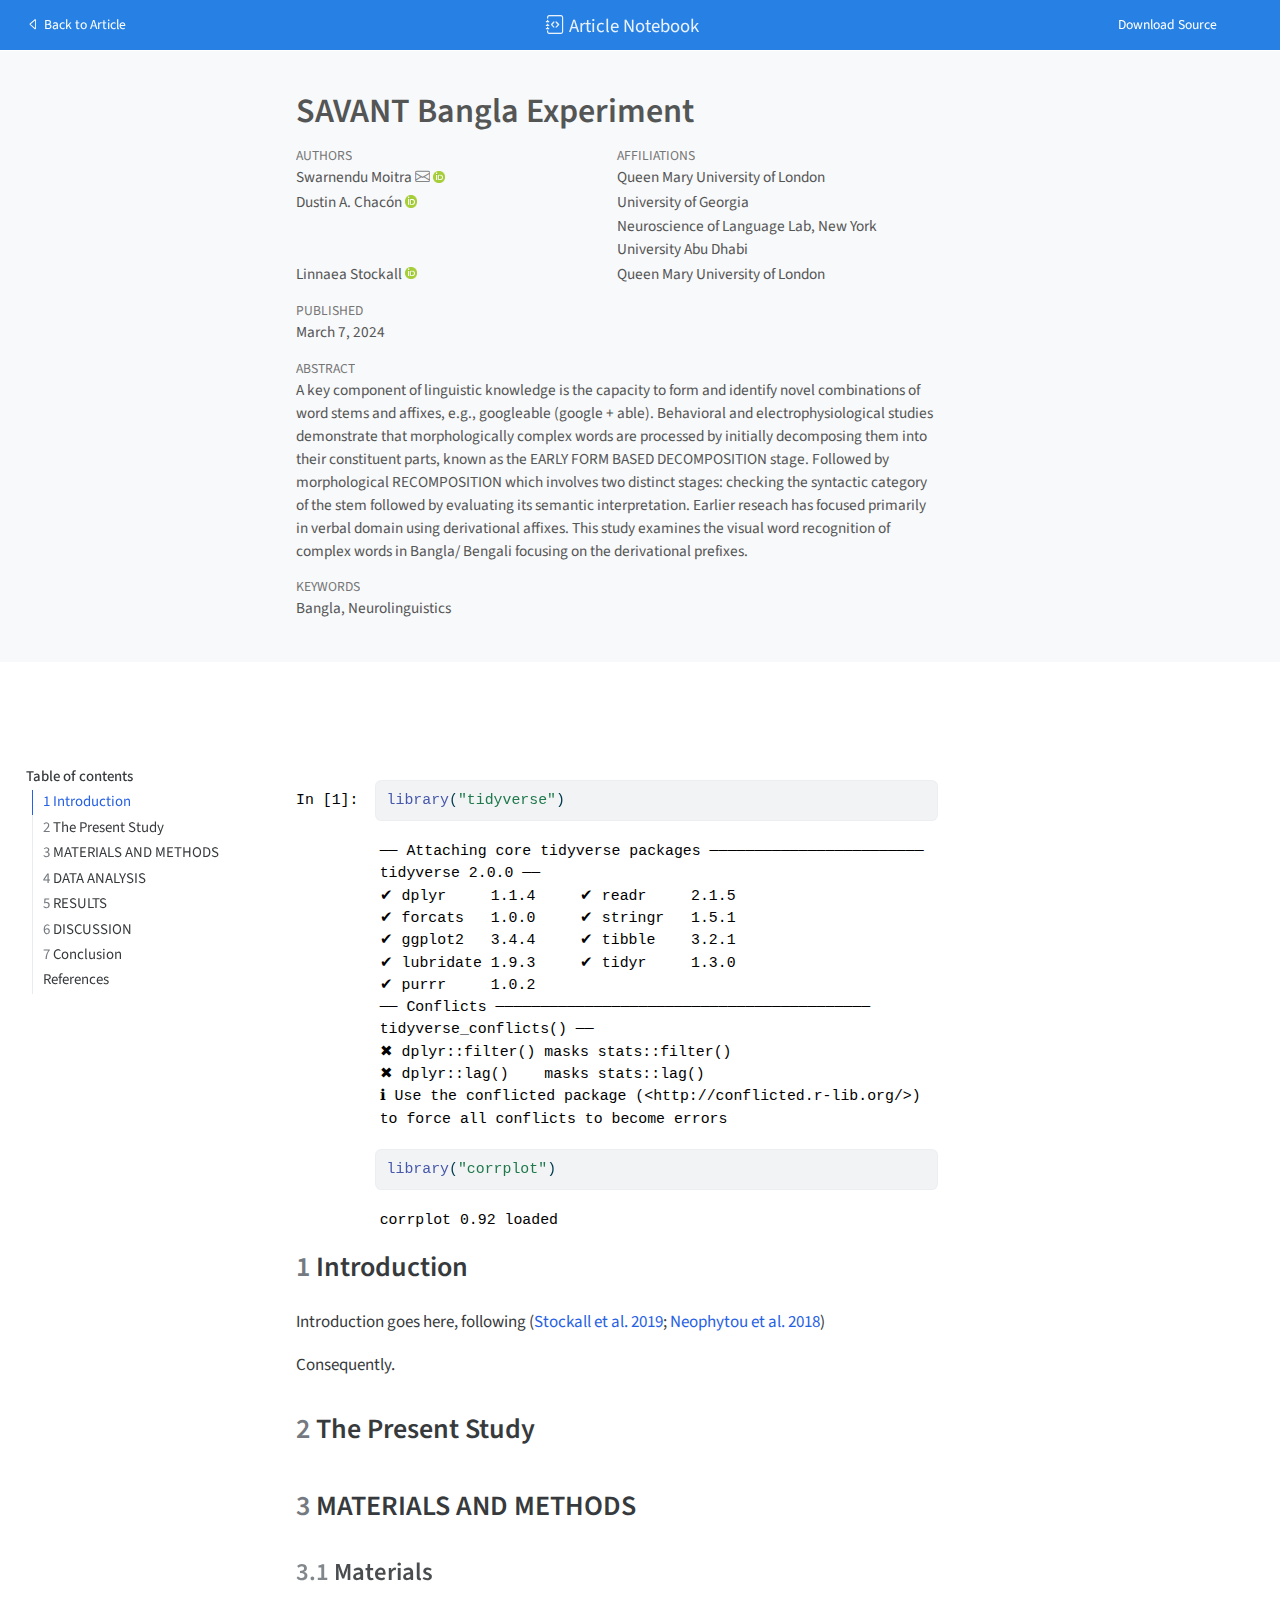
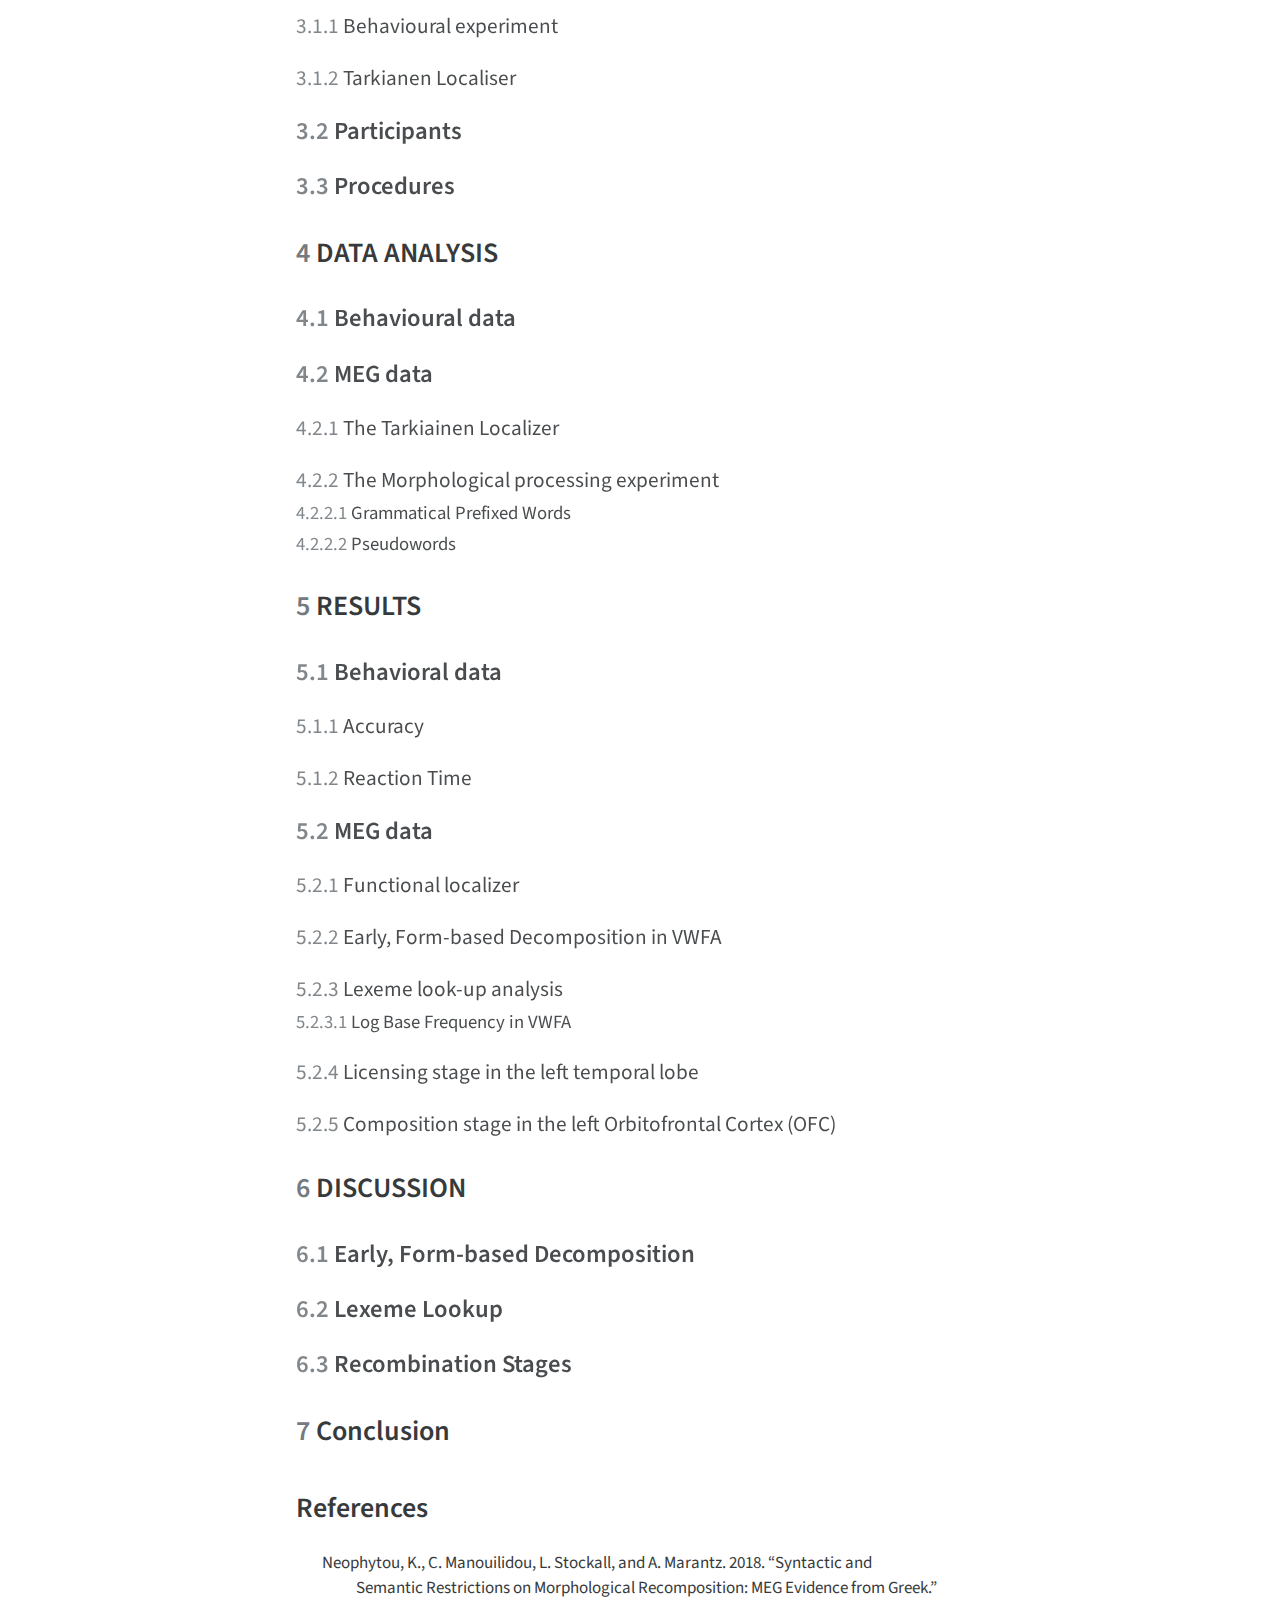
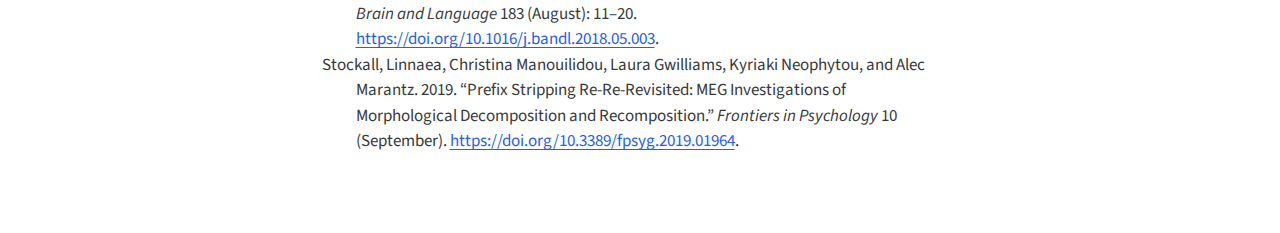
==== commit 9cfbda4d: "Built site for gh-pages" ====
--- a/index-preview.html
+++ b/index-preview.html
@@ -8,7 +8,7 @@
     <meta name="author" content="Swarnendu Moitra">
     <meta name="author" content="Dustin A. Chacón">
     <meta name="author" content="Linnaea Stockall">
-    <meta name="dcterms.date" content="2024-03-06">
+    <meta name="dcterms.date" content="2024-03-07">
     <meta name="keywords" content="Bangla, Neurolinguistics">
 
     <title>SAVANT Bangla Experiment</title>
@@ -194,13 +194,61 @@
 <meta name="citation_author" content="Swarnendu Moitra">
 <meta name="citation_author" content="Dustin A. Chacón">
 <meta name="citation_author" content="Linnaea Stockall">
-<meta name="citation_publication_date" content="2024-03-06">
-<meta name="citation_cover_date" content="2024-03-06">
+<meta name="citation_publication_date" content="2024-03-07">
+<meta name="citation_cover_date" content="2024-03-07">
 <meta name="citation_year" content="2024">
-<meta name="citation_online_date" content="2024-03-06">
+<meta name="citation_online_date" content="2024-03-07">
 <meta name="citation_language" content="en">
 <meta name="citation_journal_title" content="PlosONE">
 <meta name="citation_reference" content="citation_title=Strategies for the development of volcanic hazard maps in monogenetic volcanic fields: The example of La Palma (Canary Islands);,citation_author=José Marrero;,citation_author=Alicia García;,citation_author=Manuel Berrocoso;,citation_author=Ángeles Llinares;,citation_author=Antonio Rodríguez-Losada;,citation_author=R. Ortiz;,citation_publication_date=2019-07;,citation_cover_date=2019-07;,citation_year=2019;,citation_doi=10.1186/s13617-019-0085-5;,citation_volume=8;,citation_journal_title=Journal of Applied Volcanology;">
+<meta name="citation_reference" content="citation_title=Modeling morphological processing;,citation_author=Robert Schreuder;,citation_author=R Harald Baayen;,citation_publication_date=1995;,citation_cover_date=1995;,citation_year=1995;,citation_volume=2;,citation_journal_title=Morphological aspects of language processing;,citation_publisher=Erlbaum, Hillsdale, NJ;">
+<meta name="citation_reference" content="citation_title=A visual M170 effect of morphological complexity;,citation_author=Eytan Zweig;,citation_author=Liina Pylkkänen;,citation_publication_date=2009-04;,citation_cover_date=2009-04;,citation_year=2009;,citation_doi=10.1080/01690960802180420;,citation_volume=24;,citation_journal_title=Language and Cognitive Processes;">
+<meta name="citation_reference" content="citation_title=Early form based morphological decomposition in tagalog: MEG evidence from reduplication, infixation and circumfixation;,citation_author=Samantha Wray;,citation_author=Linnaea Stockall;,citation_author=Alec Marantz;,citation_publication_date=2021-12;,citation_cover_date=2021-12;,citation_year=2021;,citation_doi=10.1162/nol_a_00062;,citation_volume=3;,citation_journal_title=Neurobiology of Language;">
+<meta name="citation_reference" content="citation_title=Real-time functional architecture of visual word recognition;,citation_author=Caroline Whiting;,citation_author=Yury Shtyrov;,citation_author=William Marslen-Wilson;,citation_publication_date=2015-02;,citation_cover_date=2015-02;,citation_year=2015;,citation_doi=10.1162/jocn_a_00699;,citation_volume=27;,citation_journal_title=Journal of Cognitive Neuroscience;">
+<meta name="citation_reference" content="citation_title=Dynamics of letter string perception in the human occipitotemporal cortex;,citation_author=A. Tarkiainen;,citation_author=P. Helenius;,citation_author=P. C. Hansen;,citation_author=P. L. Cornelissen;,citation_author=R. Salmelin;,citation_publication_date=1999-11;,citation_cover_date=1999-11;,citation_year=1999;,citation_doi=10.1093/brain/122.11.2119;,citation_volume=122;,citation_journal_title=Brain;">
+<meta name="citation_reference" content="citation_title=Lexical storage and retrieval of prefixed words;,citation_author=Marcus Taft;,citation_author=Kenneth I. Forster;,citation_publication_date=1975-12;,citation_cover_date=1975-12;,citation_year=1975;,citation_doi=10.1016/s0022-5371(75)80051-x;,citation_volume=14;,citation_journal_title=Journal of Verbal Learning and Verbal Behavior;">
+<meta name="citation_reference" content="citation_title=Morphological decomposition and the reverse base frequency effect;,citation_author=Marcus Taft;,citation_publication_date=2004-05;,citation_cover_date=2004-05;,citation_year=2004;,citation_doi=10.1080/02724980343000477;,citation_volume=57;,citation_journal_title=The Quarterly Journal of Experimental Psychology Section A;">
+<meta name="citation_reference" content="citation_title=A sticky stick? The locus of morphological representation in the lexicon;,citation_author=Marcus Taft;,citation_author=Minh Nguyen-Hoan;,citation_publication_date=2010-02;,citation_cover_date=2010-02;,citation_year=2010;,citation_doi=10.1080/01690960903043261;,citation_volume=25;,citation_journal_title=Language and Cognitive Processes;">
+<meta name="citation_reference" content="citation_title=Evidence for early morphological decomposition in visual word recognition;,citation_author=Olla Solomyak;,citation_author=Alec Marantz;,citation_publication_date=2010-09;,citation_cover_date=2010-09;,citation_year=2010;,citation_doi=10.1162/jocn.2009.21296;,citation_volume=22;,citation_journal_title=Journal of Cognitive Neuroscience;">
+<meta name="citation_reference" content="citation_title=A single route, full decomposition model of morphological complexity: MEG evidence;,citation_author=Linnaea Stockall;,citation_author=Alec Marantz;,citation_publication_date=2006;,citation_cover_date=2006;,citation_year=2006;,citation_doi=10.1075/ml.1.1.07sto;,citation_volume=1;,citation_journal_title=The Mental Lexicon;">
+<meta name="citation_reference" content="citation_title=Prefix stripping re-re-revisited: MEG investigations of morphological decomposition and recomposition;,citation_author=Linnaea Stockall;,citation_author=Christina Manouilidou;,citation_author=Laura Gwilliams;,citation_author=Kyriaki Neophytou;,citation_author=Alec Marantz;,citation_publication_date=2019-09;,citation_cover_date=2019-09;,citation_year=2019;,citation_doi=10.3389/fpsyg.2019.01964;,citation_volume=10;,citation_journal_title=Frontiers in Psychology;">
+<meta name="citation_reference" content="citation_title=Threshold-free cluster enhancement: Addressing problems of smoothing, threshold dependence and localisation in cluster inference;,citation_author=S Smith;,citation_author=T Nichols;,citation_publication_date=2009-01;,citation_cover_date=2009-01;,citation_year=2009;,citation_doi=10.1016/j.neuroimage.2008.03.061;,citation_volume=44;,citation_journal_title=NeuroImage;">
+<meta name="citation_reference" content="citation_title=The broth in my brother’s brothel: Morpho-orthographic segmentation in visual word recognition;,citation_author=Kathleen Rastle;,citation_author=Matthew H. Davis;,citation_author=Boris New;,citation_publication_date=2004-12;,citation_cover_date=2004-12;,citation_year=2004;,citation_doi=10.3758/bf03196742;,citation_volume=11;,citation_journal_title=Psychonomic Bulletin &amp;amp;amp; Review;">
+<meta name="citation_reference" content="citation_title=Morphological decomposition based on the analysis of orthography;,citation_author=Kathleen Rastle;,citation_author=Matthew H. Davis;,citation_publication_date=2008-11;,citation_cover_date=2008-11;,citation_year=2008;,citation_doi=10.1080/01690960802069730;,citation_volume=23;,citation_journal_title=Language and Cognitive Processes;">
+<meta name="citation_reference" content="citation_title=Syntactic and semantic restrictions on morphological recomposition: MEG evidence from greek;,citation_author=K. Neophytou;,citation_author=C. Manouilidou;,citation_author=L. Stockall;,citation_author=A. Marantz;,citation_publication_date=2018-08;,citation_cover_date=2018-08;,citation_year=2018;,citation_doi=10.1016/j.bandl.2018.05.003;,citation_volume=183;,citation_journal_title=Brain and Language;">
+<meta name="citation_reference" content="citation_title=Semantic transparency and masked morphological priming: An ERP investigation;,citation_author=Joanna Morris;,citation_author=Tiffany Frank;,citation_author=Jonathan Grainger;,citation_author=Phillip J. Holcomb;,citation_publication_date=2007-07;,citation_cover_date=2007-07;,citation_year=2007;,citation_doi=10.1111/j.1469-8986.2007.00538.x;,citation_volume=44;,citation_journal_title=Psychophysiology;">
+<meta name="citation_reference" content="citation_title=An electrophysiological investigation of early effects of masked morphological priming;,citation_author=Joanna Morris;,citation_author=Jonathan Grainger;,citation_author=Phillip J. Holcomb;,citation_publication_date=2008-11;,citation_cover_date=2008-11;,citation_year=2008;,citation_doi=10.1080/01690960802299386;,citation_volume=23;,citation_journal_title=Language and Cognitive Processes;">
+<meta name="citation_reference" content="citation_title=Effects of lexical status and morphological complexity in masked priming: An ERP study;,citation_author=Joanna Morris;,citation_author=James H. Porter;,citation_author=Jonathan Grainger;,citation_author=Phillip J. Holcomb;,citation_publication_date=2011-05;,citation_cover_date=2011-05;,citation_year=2011;,citation_doi=10.1080/01690965.2010.495482;,citation_volume=26;,citation_journal_title=Language and Cognitive Processes;">
+<meta name="citation_reference" content="citation_title=Early, equivalent ERP masked priming effects for regular and irregular morphology;,citation_author=Joanna Morris;,citation_author=Linnaea Stockall;,citation_publication_date=2012-11;,citation_cover_date=2012-11;,citation_year=2012;,citation_doi=10.1016/j.bandl.2012.07.001;,citation_volume=123;,citation_journal_title=Brain and Language;">
+<meta name="citation_reference" content="citation_title=Tracking the consequences of morpho-orthographic decomposition using ERPs;,citation_author=Joanna Morris;,citation_author=Jonathan Grainger;,citation_author=Phillip J. Holcomb;,citation_publication_date=2013-09;,citation_cover_date=2013-09;,citation_year=2013;,citation_doi=10.1016/j.brainres.2013.07.016;,citation_volume=1529;,citation_journal_title=Brain Research;">
+<meta name="citation_reference" content="citation_title=Balancing type i error and power in linear mixed models;,citation_author=Hannes Matuschek;,citation_author=Reinhold Kliegl;,citation_author=Shravan Vasishth;,citation_author=Harald Baayen;,citation_author=Douglas Bates;,citation_publication_date=2017-06;,citation_cover_date=2017-06;,citation_year=2017;,citation_doi=10.1016/j.jml.2017.01.001;,citation_volume=94;,citation_journal_title=Journal of Memory and Language;">
+<meta name="citation_reference" content="citation_title=Early decomposition in visual word recognition: Dissociating morphology, form, and meaning;,citation_author=William D. Marslen-Wilson;,citation_author=Mirjana Bozic;,citation_author=Billi Randall;,citation_publication_date=2008-04;,citation_cover_date=2008-04;,citation_year=2008;,citation_doi=10.1080/01690960701588004;,citation_volume=23;,citation_journal_title=Language and Cognitive Processes;">
+<meta name="citation_reference" content="citation_title=Processing complex pseudo-words in mild cognitive impairment: The interaction of preserved morphological rule knowledge with compromised cognitive ability;,citation_author=Christina Manouilidou;,citation_author=Barbara Dolenc;,citation_author=Tatjana Marvin;,citation_author=Zvezdan Pirtošek;,citation_publication_date=2016-01;,citation_cover_date=2016-01;,citation_year=2016;,citation_doi=10.3109/02699206.2015.1102970;,citation_journal_title=Clinical Linguistics &amp;amp;amp; Phonetics;,citation_publisher=Taylor &amp;amp; Francis;">
+<meta name="citation_reference" content="citation_title=Nonparametric statistical testing of EEG- and MEG-data;,citation_author=Eric Maris;,citation_author=Robert Oostenveld;,citation_publication_date=2007-08;,citation_cover_date=2007-08;,citation_year=2007;,citation_doi=10.1016/j.jneumeth.2007.03.024;,citation_volume=164;,citation_journal_title=Journal of Neuroscience Methods;">
+<meta name="citation_reference" content="citation_title=The neural basis of obligatory decomposition of suffixed words;,citation_author=Gwyneth Lewis;,citation_author=Olla Solomyak;,citation_author=Alec Marantz;,citation_publication_date=2011-09;,citation_cover_date=2011-09;,citation_year=2011;,citation_doi=10.1016/j.bandl.2011.04.004;,citation_volume=118;,citation_journal_title=Brain and Language;">
+<meta name="citation_reference" content="citation_title=Contrasting semantic versus inhibitory processing in the angular gyrus: An fMRI study;,citation_author=Gwyneth A Lewis;,citation_author=David Poeppel;,citation_author=Gregory L Murphy;,citation_publication_date=2018-05;,citation_cover_date=2018-05;,citation_year=2018;,citation_doi=10.1093/cercor/bhy118;,citation_volume=29;,citation_journal_title=Cerebral Cortex;">
+<meta name="citation_reference" content="citation_title=Morphological processing in the brain: The good (inflection), the bad (derivation) and the ugly (compounding);,citation_author=Alina Leminen;,citation_author=Eva Smolka;,citation_author=Jon A. Duñabeitia;,citation_author=Christos Pliatsikas;,citation_publication_date=2019-07;,citation_cover_date=2019-07;,citation_year=2019;,citation_doi=10.1016/j.cortex.2018.08.016;,citation_volume=116;,citation_journal_title=Cortex;">
+<meta name="citation_reference" content="citation_title=ERP evidence of morphological analysis from orthography: A masked priming study;,citation_author=Aureliu Lavric;,citation_author=Amanda Clapp;,citation_author=Kathleen Rastle;,citation_publication_date=2007-05;,citation_cover_date=2007-05;,citation_year=2007;,citation_doi=10.1162/jocn.2007.19.5.866;,citation_volume=19;,citation_journal_title=Journal of Cognitive Neuroscience;">
+<meta name="citation_reference" content="citation_title=Morphological decomposition in the recognition of prefixed and suffixed words: Evidence from korean;,citation_author=Say Young Kim;,citation_author=Min Wang;,citation_author=Marcus Taft;,citation_publication_date=2014-12;,citation_cover_date=2014-12;,citation_year=2014;,citation_doi=10.1080/10888438.2014.991019;,citation_volume=19;,citation_journal_title=Scientific Studies of Reading;">
+<meta name="citation_reference" content="citation_title=O– and d–predicates: A semantic approach to the unaccusative–unergative distinction;,citation_author=Ingrid Kaufmann;,citation_publication_date=1995-01;,citation_cover_date=1995-01;,citation_year=1995;,citation_doi=10.1093/jos/12.4.377;,citation_volume=12;,citation_journal_title=Journal of Semantics;,citation_publisher=Oxford University Press;">
+<meta name="citation_reference" content="citation_title=Inflection across categories: Tracking abstract morphological processing in language production with MEG;,citation_author=Miriam Hauptman;,citation_author=Esti Blanco-Elorrieta;,citation_author=Liina Pylkkänen;,citation_publication_date=2021-09;,citation_cover_date=2021-09;,citation_year=2021;,citation_doi=10.1093/cercor/bhab309;,citation_volume=32;,citation_journal_title=Cerebral Cortex;">
+<meta name="citation_reference" content="citation_title=Functional characterisation of letter-specific responses in time, space and current polarity using magnetoencephalography;,citation_author=L. Gwilliams;,citation_author=G. A. Lewis;,citation_author=A. Marantz;,citation_publication_date=2016-05;,citation_cover_date=2016-05;,citation_year=2016;,citation_doi=10.1016/j.neuroimage.2016.02.057;,citation_volume=132;,citation_journal_title=NeuroImage;">
+<meta name="citation_reference" content="citation_title=Morphological representations are extrapolated from morpho-syntactic rules;,citation_author=L. Gwilliams;,citation_author=A. Marantz;,citation_publication_date=2018-06;,citation_cover_date=2018-06;,citation_year=2018;,citation_doi=10.1016/j.neuropsychologia.2018.04.015;,citation_volume=114;,citation_journal_title=Neuropsychologia;">
+<meta name="citation_reference" content="citation_title=MNE software for processing MEG and EEG data;,citation_author=Alexandre Gramfort;,citation_author=Martin Luessi;,citation_author=Eric Larson;,citation_author=Denis A. Engemann;,citation_author=Daniel Strohmeier;,citation_author=Christian Brodbeck;,citation_author=Lauri Parkkonen;,citation_author=Matti S. Hämäläinen;,citation_publication_date=2014-02;,citation_cover_date=2014-02;,citation_year=2014;,citation_doi=10.1016/j.neuroimage.2013.10.027;,citation_volume=86;,citation_journal_title=NeuroImage;">
+<meta name="citation_reference" content="citation_title=MEG and EEG data analysis with MNE-python;,citation_author=Alexandre Gramfort;,citation_publication_date=2013;,citation_cover_date=2013;,citation_year=2013;,citation_doi=10.3389/fnins.2013.00267;,citation_volume=7;,citation_journal_title=Frontiers in Neuroscience;">
+<meta name="citation_reference" content="citation_title=Neural correlates of morphological decomposition during visual word recognition;,citation_author=Brian T. Gold;,citation_author=Kathleen Rastle;,citation_publication_date=2007-12;,citation_cover_date=2007-12;,citation_year=2007;,citation_doi=10.1162/jocn.2007.19.12.1983;,citation_volume=19;,citation_journal_title=Journal of Cognitive Neuroscience;">
+<meta name="citation_reference" content="citation_title=MEG masked priming evidence for form-based decomposition of irregular verbs;,citation_author=Joseph Fruchter;,citation_author=Linnaea Stockall;,citation_author=Alec Marantz;,citation_publication_date=2013;,citation_cover_date=2013;,citation_year=2013;,citation_doi=10.3389/fnhum.2013.00798;,citation_volume=7;,citation_journal_title=Frontiers in Human Neuroscience;">
+<meta name="citation_reference" content="citation_title=Automated model selection in covariance estimation and spatial whitening of MEG and EEG signals;,citation_author=Denis A. Engemann;,citation_author=Alexandre Gramfort;,citation_publication_date=2015-03;,citation_cover_date=2015-03;,citation_year=2015;,citation_doi=10.1016/j.neuroimage.2014.12.040;,citation_volume=108;,citation_journal_title=NeuroImage;">
+<meta name="citation_reference" content="citation_title=Sensitivity to syntax in visual cortex;,citation_author=Suzanne Dikker;,citation_author=Hugh Rabagliati;,citation_author=Liina Pylkkänen;,citation_publication_date=2009-03;,citation_cover_date=2009-03;,citation_year=2009;,citation_doi=10.1016/j.cognition.2008.09.008;,citation_volume=110;,citation_journal_title=Cognition;">
+<meta name="citation_reference" content="citation_title=Dynamic statistical parametric mapping;,citation_author=Anders M. Dale;,citation_author=Arthur K. Liu;,citation_author=Bruce R. Fischl;,citation_author=Randy L. Buckner;,citation_author=John W. Belliveau;,citation_author=Jeffrey D. Lewine;,citation_author=Eric Halgren;,citation_publication_date=2000-04;,citation_cover_date=2000-04;,citation_year=2000;,citation_doi=10.1016/s0896-6273(00)81138-1;,citation_volume=26;,citation_journal_title=Neuron;">
+<meta name="citation_reference" content="citation_title=“Fell” primes “fall”, but does “bell” prime “ball”? Masked priming with irregularly-inflected primes;,citation_author=Davide Crepaldi;,citation_author=Kathleen Rastle;,citation_author=Max Coltheart;,citation_author=Lyndsey Nickels;,citation_publication_date=2010-07;,citation_cover_date=2010-07;,citation_year=2010;,citation_doi=10.1016/j.jml.2010.03.002;,citation_volume=63;,citation_journal_title=Journal of Memory and Language;">
+<meta name="citation_reference" content="citation_title=Masked suffix priming and morpheme positional constraints;,citation_author=Davide Crepaldi;,citation_author=Lara Hemsworth;,citation_author=Colin J. Davis;,citation_author=Kathleen Rastle;,citation_publication_date=2016-01;,citation_cover_date=2016-01;,citation_year=2016;,citation_doi=10.1080/17470218.2015.1027713;,citation_volume=69;,citation_journal_title=Quarterly Journal of Experimental Psychology;">
+<meta name="citation_reference" content="citation_title=The visual word form area;,citation_author=Laurent Cohen;,citation_author=Stanislas Dehaene;,citation_author=Lionel Naccache;,citation_author=Stéphane Lehéricy;,citation_author=Ghislaine Dehaene-Lambertz;,citation_author=Marie-Anne Hénaff;,citation_author=François Michel;,citation_publication_date=2000-02;,citation_cover_date=2000-02;,citation_year=2000;,citation_doi=10.1093/brain/123.2.291;,citation_volume=123;,citation_journal_title=Brain;">
+<meta name="citation_reference" content="citation_title=Morphological decomposition in bantu: A masked priming study on setswana prefixation;,citation_author=Laura Anna Ciaccio;,citation_author=Naledi Kgolo;,citation_author=Harald Clahsen;,citation_publication_date=2020-02;,citation_cover_date=2020-02;,citation_year=2020;,citation_doi=10.1080/23273798.2020.1722847;,citation_journal_title=Language, Cognition and Neuroscience;">
+<meta name="citation_reference" content="citation_title=Does linear position matter for morphological processing? Evidence from a tagalog masked priming experiment;,citation_author=Dave Kenneth;,citation_author=Samantha Wray;,citation_author=Linnaea Stockall;,citation_publication_date=2023-06;,citation_cover_date=2023-06;,citation_year=2023;,citation_doi=10.1080/23273798.2023.2216813;,citation_volume=38;,citation_journal_title=Language, Cognition and Neuroscience;,citation_publisher=Taylor &amp;amp;amp; Francis;">
+<meta name="citation_reference" content="citation_title=Fitting linear mixed-effects models using lme4;,citation_author=Douglas Bates;,citation_author=Martin Mächler;,citation_author=Ben Bolker;,citation_author=Steve Walker;,citation_publication_date=2019;,citation_cover_date=2019;,citation_year=2019;,citation_doi=10.18637/jss.v067.i01;,citation_volume=67;,citation_journal_title=Journal of Statistical Software;">
+<meta name="citation_reference" content="citation_title=Analyzing reaction times;,citation_author=R. Harald Baayen;,citation_author=Petar Milin;,citation_publication_date=2010-12;,citation_cover_date=2010-12;,citation_year=2010;,citation_doi=10.21500/20112084.807;,citation_volume=3;,citation_journal_title=International Journal of Psychological Research;">
+<meta name="citation_reference" content="citation_title=Reduction of non-periodic environmental magnetic noise in MEG measurement by continuously adjusted least squares method;,citation_author=Yuichi Adachi;,citation_author=Masahiro Shimogawara;,citation_author=Masato Higuchi;,citation_author=Yasuhiro Haruta;,citation_author=Masahito Ochiai;,citation_publication_date=2001-03;,citation_cover_date=2001-03;,citation_year=2001;,citation_doi=10.1109/77.919433;,citation_volume=11;">
 </head>
 
   <body class="quarto-notebook">
@@ -260,7 +308,7 @@
                 <div>
             <div class="quarto-title-meta-heading">Published</div>
             <div class="quarto-title-meta-contents">
-              <p class="date">March 6, 2024</p>
+              <p class="date">March 7, 2024</p>
             </div>
           </div>
           
@@ -347,7 +395,8 @@
 </div></div>
 <section id="introduction" class="level2" data-number="1">
 <h2 data-number="1" class="anchored" data-anchor-id="introduction"><span class="header-section-number">1</span> Introduction</h2>
-<p>Introduction goes here. <span class="citation" data-cites="marrero2019">Marrero et al. (<a href="#ref-marrero2019" role="doc-biblioref">2019</a>)</span></p>
+<p>Introduction goes here, following <span class="citation" data-cites="stockall_2019_prefix neophytou_2018_syntactic">(<a href="#ref-stockall_2019_prefix" role="doc-biblioref">Stockall et al. 2019</a>; <a href="#ref-neophytou_2018_syntactic" role="doc-biblioref">Neophytou et al. 2018</a>)</span></p>
+<p>Consequently.</p>
 </section>
 <section id="the-present-study" class="level2" data-number="2">
 <h2 data-number="2" class="anchored" data-anchor-id="the-present-study"><span class="header-section-number">2</span> The Present Study</h2>
@@ -442,8 +491,11 @@
 <section id="references" class="level2 unnumbered">
 <h2 class="unnumbered anchored" data-anchor-id="references">References</h2>
 <div id="refs" class="references csl-bib-body hanging-indent" data-entry-spacing="0" role="list">
-<div id="ref-marrero2019" class="csl-entry" role="listitem">
-Marrero, José, Alicia García, Manuel Berrocoso, Ángeles Llinares, Antonio Rodríguez-Losada, and R. Ortiz. 2019. <span>“Strategies for the Development of Volcanic Hazard Maps in Monogenetic Volcanic Fields: The Example of <span>La</span> <span>Palma</span> (<span>Canary</span> <span>Islands</span>).”</span> <em>Journal of Applied Volcanology</em> 8 (July). <a href="https://doi.org/10.1186/s13617-019-0085-5">https://doi.org/10.1186/s13617-019-0085-5</a>.
+<div id="ref-neophytou_2018_syntactic" class="csl-entry" role="listitem">
+Neophytou, K., C. Manouilidou, L. Stockall, and A. Marantz. 2018. <span>“Syntactic and Semantic Restrictions on Morphological Recomposition: MEG Evidence from Greek.”</span> <em>Brain and Language</em> 183 (August): 11–20. <a href="https://doi.org/10.1016/j.bandl.2018.05.003">https://doi.org/10.1016/j.bandl.2018.05.003</a>.
+</div>
+<div id="ref-stockall_2019_prefix" class="csl-entry" role="listitem">
+Stockall, Linnaea, Christina Manouilidou, Laura Gwilliams, Kyriaki Neophytou, and Alec Marantz. 2019. <span>“Prefix Stripping Re-Re-Revisited: MEG Investigations of Morphological Decomposition and Recomposition.”</span> <em>Frontiers in Psychology</em> 10 (September). <a href="https://doi.org/10.3389/fpsyg.2019.01964">https://doi.org/10.3389/fpsyg.2019.01964</a>.
 </div>
 </div>
 </section>
